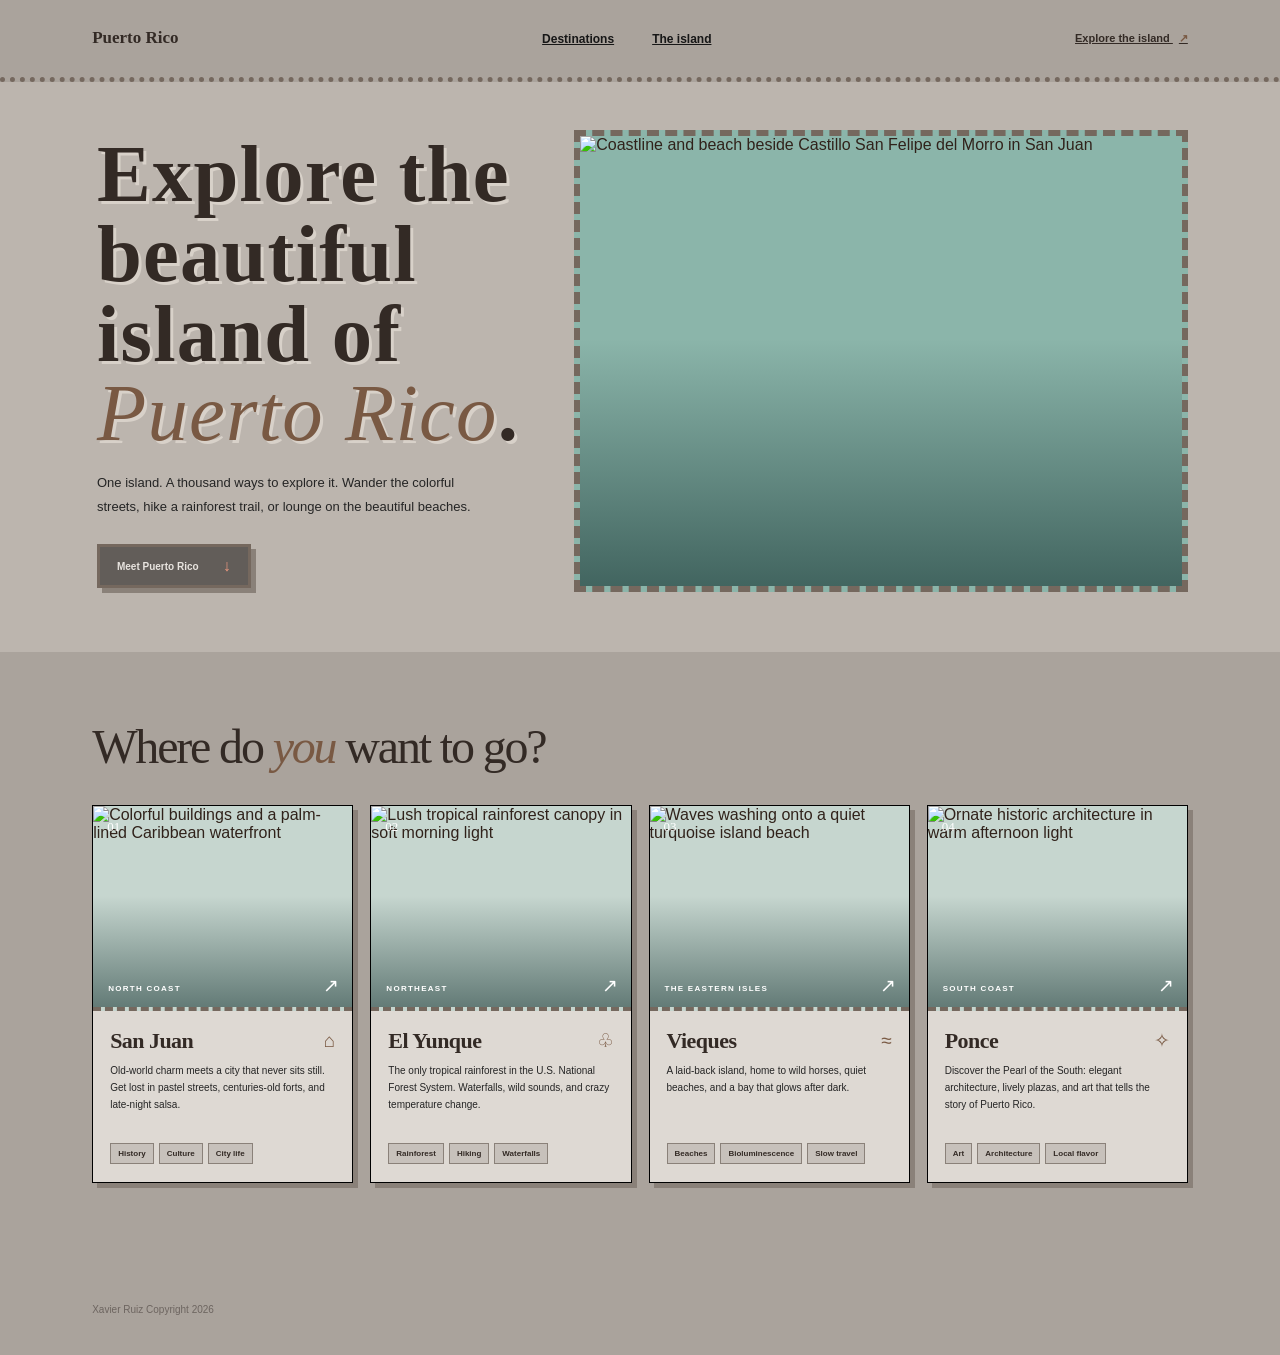
==== index.html @ f2c0a8e9 "peak website" ====
<!DOCTYPE html>
<html lang="en">
<head>
  <meta charset="UTF-8">
  <meta name="viewport" content="width=device-width, initial-scale=1.0">
  <meta name="theme-color" content="#f7f5ef">
  <meta name="description" content="Find your kind of island magic in Puerto Rico, from old-world San Juan to the wild beauty of El Yunque.">
  <title>Puerto Rican Destinations</title>
  <link rel="preconnect" href="https://fonts.googleapis.com">
  <link rel="preconnect" href="https://fonts.gstatic.com" crossorigin>
  <link href="https://fonts.googleapis.com/css2?family=DM+Sans:wght@400;500;600;700&family=Playfair+Display:wght@500;600;700&display=swap" rel="stylesheet">
  <link rel="stylesheet" href="style.css">
</head>
<body>
  <header class="site-header">
    <a class="brand" href="#home" aria-label="Puerto Rico home">
      <span>Puerto Rico</span>
    </a>
    <nav class="main-nav" aria-label="Main navigation">
      <a href="#destinations">Destinations</a>
      <a href="#destinations">The island</a>
    </nav>
    <a class="header-link" href="#destinations">Explore the island <span aria-hidden="true">↗</span></a>
  </header>

  <main id="home">
    <section class="hero" aria-labelledby="hero-title">
      <div class="hero-copy">
        <h1 id="hero-title">Explore the<br>beautiful island of<br><em>Puerto Rico</em>.</h1>
        <p class="hero-description">One island. A thousand ways to explore it. Wander the colorful streets, hike a rainforest trail, or lounge on the beautiful beaches.</p>
        <a class="button-link" href="#destinations">Meet Puerto Rico <span aria-hidden="true">↓</span></a>
      </div>
      <div class="hero-visual">
        <img src="https://www.royalcaribbean.com/media-assets/pmc/content/dam/shore-x/san-juan-sju/sj3g-pirate-treasure-hunt-family-tour/stock-san-felipe-del-morro-coastline-fort-beach-546571345.jpg?w=1024" alt="Coastline and beach beside Castillo San Felipe del Morro in San Juan">
        <div class="hero-image-shade"></div>
      </div>
    </section>

    <section class="destinations-section" id="destinations" aria-labelledby="destinations-title">
      <div class="section-heading">
        <div>
          <h2 id="destinations-title">Where do <em>you</em> want to go?</h2>
        </div>
    
      </div>

      <div class="destination-grid">
        <article class="destination-card">
          <a class="card-image-link" href="#about" aria-label="Discover San Juan">
            <img src="https://images.unsplash.com/photo-1533105079780-92b9be482077?auto=format&fit=crop&w=1000&q=85" alt="Colorful buildings and a palm-lined Caribbean waterfront" loading="lazy">
            <span class="card-number">01</span>
            <span class="image-arrow" aria-hidden="true">↗</span>
            <span class="image-location">NORTH COAST</span>
          </a>
          <div class="card-content">
            <div class="card-title-row"><h3>San Juan</h3><span class="card-icon" aria-hidden="true">⌂</span></div>
            <p>Old-world charm meets a city that never sits still. Get lost in pastel streets, centuries-old forts, and late-night salsa.</p>
            <div class="card-tags"><span>History</span><span>Culture</span><span>City life</span></div>
          </div>
        </article>

        <article class="destination-card">
          <a class="card-image-link" href="#about" aria-label="Discover El Yunque">
            <img src="https://images.unsplash.com/photo-1448375240586-882707db888b?auto=format&fit=crop&w=1000&q=85" alt="Lush tropical rainforest canopy in soft morning light" loading="lazy">
            <span class="card-number">02</span>
            <span class="image-arrow" aria-hidden="true">↗</span>
            <span class="image-location">NORTHEAST</span>
          </a>
          <div class="card-content">
            <div class="card-title-row"><h3>El Yunque</h3><span class="card-icon" aria-hidden="true">♧</span></div>
            <p>The only tropical rainforest in the U.S. National Forest System. Waterfalls, wild sounds, and crazy temperature change.</p>
            <div class="card-tags"><span>Rainforest</span><span>Hiking</span><span>Waterfalls</span></div>
          </div>
        </article>

        <article class="destination-card">
          <a class="card-image-link" href="#about" aria-label="Discover Vieques">
            <img src="https://images.unsplash.com/photo-1500375592092-40eb2168fd21?auto=format&fit=crop&w=1000&q=85" alt="Waves washing onto a quiet turquoise island beach" loading="lazy">
            <span class="card-number">03</span>
            <span class="image-arrow" aria-hidden="true">↗</span>
            <span class="image-location">THE EASTERN ISLES</span>
          </a>
          <div class="card-content">
            <div class="card-title-row"><h3>Vieques</h3><span class="card-icon" aria-hidden="true">≈</span></div>
            <p>A laid-back island, home to wild horses, quiet beaches, and a bay that glows after dark.</p>
            <div class="card-tags"><span>Beaches</span><span>Bioluminescence</span><span>Slow travel</span></div>
          </div>
        </article>

        <article class="destination-card">
          <a class="card-image-link" href="#about" aria-label="Discover Ponce">
            <img src="https://images.unsplash.com/photo-1518005020951-eccb494ad742?auto=format&fit=crop&w=1000&q=85" alt="Ornate historic architecture in warm afternoon light" loading="lazy">
            <span class="card-number">04</span>
            <span class="image-arrow" aria-hidden="true">↗</span>
            <span class="image-location">SOUTH COAST</span>
          </a>
          <div class="card-content">
            <div class="card-title-row"><h3>Ponce</h3><span class="card-icon" aria-hidden="true">✧</span></div>
            <p>Discover the Pearl of the South: elegant architecture, lively plazas, and art that tells the story of Puerto Rico.</p>
            <div class="card-tags"><span>Art</span><span>Architecture</span><span>Local flavor</span></div>
          </div>
        </article>
      </div>
    </section>

  </main>

  <footer class="site-footer">
    <p>Xavier Ruiz Copyright 2026</p>
  </footer>
</body>
</html>
---- style.css ----
:root {
  color-scheme: light;
  --ink: #183b39;
  --muted: #657572;
  --paper: #f7f5ef;
  --white: #fffefa;
  --coral: #e8785e;
  --teal: #346f69;
  --line: #dedfd7;
  --serif: "Playfair Display", Georgia, serif;
  --sans: "DM Sans", Arial, sans-serif;
}

* {
  box-sizing: border-box;
}

html {
  scroll-behavior: smooth;
}

body {
  margin: 0;
  background: var(--paper);
  color: var(--ink);
  font-family: var(--sans);
  -webkit-font-smoothing: antialiased;
}

a {
  color: inherit;
  text-decoration: none;
}

.site-header {
  min-height: 82px;
  padding: 0 7.2%;
  display: flex;
  align-items: center;
  justify-content: space-between;
  border-bottom: 1px solid rgba(24, 59, 57, 0.1);
}

.brand {
  display: inline-flex;
  align-items: center;
  gap: 10px;
  font-family: var(--serif);
  font-size: 17px;
  font-weight: 700;
  line-height: 1.1;
}

.brand-mark {
  width: 37px;
  height: 37px;
  display: grid;
  place-items: center;
  border: 1px solid var(--coral);
  border-radius: 50%;
  color: var(--coral);
  font-family: var(--sans);
  font-size: 11px;
  letter-spacing: 0.04em;
}

.brand-subtitle {
  display: block;
  margin-top: 4px;
  color: var(--muted);
  font-family: var(--sans);
  font-size: 8px;
  font-weight: 600;
  letter-spacing: 0.18em;
}

.main-nav {
  display: flex;
  gap: 38px;
  color: #506562;
  font-size: 12px;
  font-weight: 600;
}

.main-nav a,
.header-link,
.back-to-top {
  transition: color 180ms ease;
}

.main-nav a:hover,
.header-link:hover,
.back-to-top:hover {
  color: var(--coral);
}

.header-link {
  font-size: 11px;
  font-weight: 700;
}

.header-link span {
  margin-left: 6px;
  color: var(--coral);
}

.hero {
  position: relative;
  min-height: 570px;
  display: grid;
  grid-template-columns: 44% 56%;
  padding: 48px 7.2% 60px;
  overflow: hidden;
}

.hero-copy {
  position: relative;
  z-index: 1;
  align-self: center;
  padding: 0 8% 0 1%;
}

.eyebrow {
  display: flex;
  align-items: center;
  gap: 10px;
  margin: 0 0 19px;
  color: var(--teal);
  font-size: 9px;
  font-weight: 700;
  letter-spacing: 0.17em;
  text-transform: uppercase;
}

.eyebrow-line {
  width: 25px;
  height: 1px;
  background: var(--coral);
}

h1,
h2,
h3,
p {
  margin-top: 0;
}

.hero h1 {
  margin-bottom: 18px;
  font-family: var(--serif);
  font-size: clamp(55px, 6.3vw, 87px);
  font-weight: 500;
  letter-spacing: -0.065em;
  line-height: 0.99;
}

.hero h1 em,
h2 em,
.island-note em {
  color: var(--coral);
  font-weight: 500;
}

.hero-description {
  max-width: 390px;
  margin-bottom: 26px;
  color: #657572;
  font-size: 13px;
  line-height: 1.8;
}

.button-link {
  min-height: 44px;
  padding: 0 17px;
  display: inline-flex;
  align-items: center;
  gap: 24px;
  border-radius: 3px;
  background: var(--ink);
  color: var(--white);
  font-size: 10px;
  font-weight: 700;
  transition: background 180ms ease, transform 180ms ease;
}

.button-link:hover {
  transform: translateY(-2px);
  background: var(--teal);
}

.button-link span {
  color: #ed997f;
  font-size: 16px;
}

.hero-note {
  display: flex;
  align-items: center;
  gap: 8px;
  margin-top: 30px;
  color: #78847d;
  font-family: var(--serif);
  font-size: 12px;
  font-style: italic;
}

.sun-icon {
  color: var(--coral);
  font-size: 17px;
  font-style: normal;
}

.hero-visual {
  position: relative;
  min-height: 450px;
  overflow: hidden;
  border-radius: 47% 47% 4px 4px / 35% 35% 4px 4px;
  background: #8bb5aa;
}

.hero-visual > img {
  width: 100%;
  height: 100%;
  position: absolute;
  inset: 0;
  object-fit: cover;
  object-position: center 55%;
  transition: transform 700ms ease;
}

.hero-visual:hover > img {
  transform: scale(1.035);
}

.hero-image-shade {
  position: absolute;
  inset: 45% 0 0;
  background: linear-gradient(transparent, rgba(13, 43, 42, 0.58));
}

.image-caption {
  position: absolute;
  left: 31px;
  bottom: 29px;
  display: flex;
  align-items: center;
  gap: 11px;
  color: white;
}

.caption-pin {
  width: 31px;
  height: 31px;
  display: grid;
  place-items: center;
  border: 1px solid rgba(255, 255, 255, 0.65);
  border-radius: 50%;
  font-size: 13px;
}

.image-caption strong,
.image-caption small {
  display: block;
}

.image-caption strong {
  font-family: var(--serif);
  font-size: 15px;
}

.image-caption small {
  margin-top: 3px;
  color: rgba(255, 255, 255, 0.78);
  font-size: 9px;
}

.hero-coordinate {
  position: absolute;
  top: 50%;
  right: 16px;
  color: white;
  font-size: 8px;
  letter-spacing: 0.16em;
  writing-mode: vertical-rl;
}

.hero-side-label {
  position: absolute;
  right: 2.3%;
  bottom: 68px;
  color: #85908a;
  font-size: 8px;
  font-weight: 700;
  letter-spacing: 0.19em;
  writing-mode: vertical-rl;
}

.destinations-section {
  padding: 68px 7.2% 82px;
  background: var(--white);
}

.section-heading {
  margin-bottom: 31px;
  display: flex;
  align-items: end;
  justify-content: space-between;
  gap: 30px;
}

.section-heading .eyebrow {
  margin-bottom: 12px;
}

h2 {
  margin-bottom: 0;
  font-family: var(--serif);
  font-size: clamp(34px, 4vw, 48px);
  font-weight: 500;
  letter-spacing: -0.045em;
  line-height: 1.12;
}

.section-intro {
  max-width: 315px;
  margin-bottom: 4px;
  color: var(--muted);
  font-size: 11px;
  line-height: 1.8;
}

.destination-grid {
  display: grid;
  grid-template-columns: repeat(4, minmax(0, 1fr));
  gap: 17px;
}

.destination-card {
  min-width: 0;
  overflow: hidden;
  border: 1px solid #e8e8e1;
  border-radius: 4px;
  background: var(--white);
  transition: box-shadow 220ms ease, transform 220ms ease;
}

.destination-card:hover {
  transform: translateY(-5px);
  box-shadow: 0 15px 35px rgba(24, 59, 57, 0.1);
}

.card-image-link {
  position: relative;
  height: 205px;
  display: block;
  overflow: hidden;
  background: #c6d6cf;
}

.card-image-link::after {
  position: absolute;
  inset: 45% 0 0;
  background: linear-gradient(transparent, rgba(18, 48, 46, 0.55));
  content: "";
}

.card-image-link img {
  width: 100%;
  height: 100%;
  object-fit: cover;
  transition: transform 500ms ease;
}

.destination-card:hover .card-image-link img {
  transform: scale(1.06);
}

.destination-card:nth-child(1) .card-image-link img {
  object-position: 45% center;
}

.destination-card:nth-child(2) .card-image-link img {
  object-position: center;
}

.destination-card:nth-child(3) .card-image-link img {
  object-position: center;
}

.destination-card:nth-child(4) .card-image-link img {
  object-position: center;
}

.card-number,
.image-location,
.image-arrow {
  position: absolute;
  z-index: 1;
  color: white;
}

.card-number {
  top: 13px;
  left: 14px;
  font-family: var(--serif);
  font-size: 13px;
}

.image-location {
  left: 15px;
  bottom: 14px;
  font-size: 8px;
  font-weight: 700;
  letter-spacing: 0.16em;
}

.image-arrow {
  right: 13px;
  bottom: 10px;
  font-size: 19px;
  transition: transform 180ms ease;
}

.destination-card:hover .image-arrow {
  transform: translate(2px, -2px);
}

.card-content {
  padding: 17px 17px 18px;
}

.card-title-row {
  display: flex;
  align-items: center;
  justify-content: space-between;
  margin-bottom: 8px;
}

.card-title-row h3 {
  margin: 0;
  font-family: var(--serif);
  font-size: 22px;
  font-weight: 600;
  letter-spacing: -0.025em;
}

.card-icon {
  color: var(--coral);
  font-size: 19px;
}

.card-content p {
  min-height: 66px;
  margin-bottom: 15px;
  color: #667571;
  font-size: 10px;
  line-height: 1.7;
}

.card-tags {
  display: flex;
  flex-wrap: wrap;
  gap: 5px;
}

.card-tags span {
  padding: 5px 7px;
  border-radius: 2px;
  background: #f1f3ee;
  color: #5b6f69;
  font-size: 8px;
  font-weight: 600;
}

.island-note {
  min-height: 145px;
  padding: 25px 7.2%;
  display: flex;
  align-items: center;
  justify-content: center;
  gap: 16px;
  background: #e9efea;
  text-align: center;
}

.note-star {
  color: var(--coral);
  font-size: 24px;
}

.island-note p {
  margin: 0;
  font-family: var(--serif);
  font-size: 27px;
  letter-spacing: -0.03em;
}

.note-detail {
  margin-left: 18px;
  color: var(--muted);
  font-size: 10px;
}

.site-footer {
  min-height: 90px;
  padding: 18px 7.2%;
  display: flex;
  align-items: center;
  justify-content: space-between;
}

.footer-brand {
  font-size: 14px;
}

.footer-brand .brand-mark {
  width: 33px;
  height: 33px;
}

.site-footer > p,
.back-to-top {
  margin: 0;
  color: var(--muted);
  font-size: 10px;
}

.back-to-top {
  color: var(--ink);
  font-weight: 700;
}

@media (max-width: 1050px) {
  .site-header,
  .hero,
  .destinations-section,
  .site-footer {
    padding-right: 5%;
    padding-left: 5%;
  }

  .hero {
    grid-template-columns: 46% 54%;
  }

  .hero-visual {
    min-height: 410px;
  }

  .destination-grid {
    grid-template-columns: repeat(2, minmax(0, 1fr));
    gap: 20px;
  }

  .card-image-link {
    height: 235px;
  }
}

@media (max-width: 680px) {
  .site-header {
    min-height: 70px;
    padding: 0 20px;
  }

  .main-nav {
    display: none;
  }

  .header-link {
    font-size: 10px;
  }

  .hero {
    min-height: auto;
    padding: 48px 20px 46px;
    grid-template-columns: 1fr;
    gap: 32px;
  }

  .hero-copy {
    padding: 0;
  }

  .hero h1 {
    font-size: clamp(58px, 15vw, 78px);
  }

  .hero-description {
    max-width: 460px;
  }

  .hero-note {
    margin-top: 20px;
  }

  .hero-visual {
    min-height: 340px;
    border-radius: 44% 44% 4px 4px / 23% 23% 4px 4px;
  }

  .hero-side-label {
    display: none;
  }

  .destinations-section {
    padding: 52px 20px 58px;
  }

  .section-heading {
    display: block;
    margin-bottom: 25px;
  }

  .section-intro {
    max-width: 450px;
    margin-top: 14px;
  }

  .destination-grid {
    grid-template-columns: 1fr;
    gap: 15px;
  }

  .card-image-link {
    height: 230px;
  }

  .card-content p {
    min-height: 0;
  }

  .island-note {
    min-height: 150px;
    padding: 30px 20px;
    flex-wrap: wrap;
    gap: 9px;
  }

  .island-note p {
    font-size: 24px;
  }

  .note-detail {
    width: 100%;
    margin: 0;
  }

  .site-footer {
    padding: 20px;
  }

  .site-footer > p {
    display: none;
  }
}

@media (prefers-reduced-motion: reduce) {
  *,
  *::before,
  *::after {
    scroll-behavior: auto !important;
    transition-duration: 0.01ms !important;
  }
}

:root {
  --ink: #332a25;
  --muted: #6d6560;
  --paper: #c7c1bb;
  --white: #e8e4df;
  --coral: #795943;
  --teal: #625d59;
  --line: #8a8179;
  --serif: "Comic Sans MS", cursive;
  --sans: "Comic Sans MS", Arial, sans-serif;
}

body {
  background: var(--paper);
  font-family: var(--sans);
}

.site-header {
  border-bottom: 5px dotted #75685e;
  background: #aaa39c;
}

.brand-mark {
  border: 3px dashed #75685e;
  border-radius: 0;
  color: #604a38;
}

.main-nav {
  color: #171717;
}

.main-nav a,
.header-link,
.back-to-top {
  text-decoration: underline;
}

.hero {
  background: #bcb5ae;
}

.hero h1 {
  font-family: "Comic Sans MS", cursive;
  font-weight: 900;
  letter-spacing: 0.015em;
  text-shadow: 3px 3px #d8d1c9;
}

.hero-description,
.card-content p,
.section-intro {
  color: #252525;
}

.button-link {
  border: 3px solid #75685e;
  border-radius: 0;
  background: #625d59;
  box-shadow: 5px 5px #8a8179;
}

.hero-visual {
  border: 6px dashed #75685e;
  border-radius: 0;
}

.hero-visual > img,
.card-image-link img {
  filter: saturate(1.45) contrast(1.08);
}

.destinations-section {
  background: #aaa39c;
}

.destination-card {
  border: 1px solid #000;
  border-radius: 0;
  background: #ded9d3;
  box-shadow: 5px 5px #8a8179;
}

.destination-card:hover {
  transform: none;
  box-shadow: 5px 5px #8a8179;
}

.card-image-link {
  border-bottom: 4px dashed #75685e;
}

.card-tags span {
  border: 1px solid #8a8179;
  border-radius: 0;
  background: #c7c1bb;
  color: #332a25;
}

.island-note {
  border-top: 5px dotted #75685e;
  border-bottom: 5px dotted #8a8179;
  background: #93877c;
}

.site-footer {
  background: #aaa39c;
}
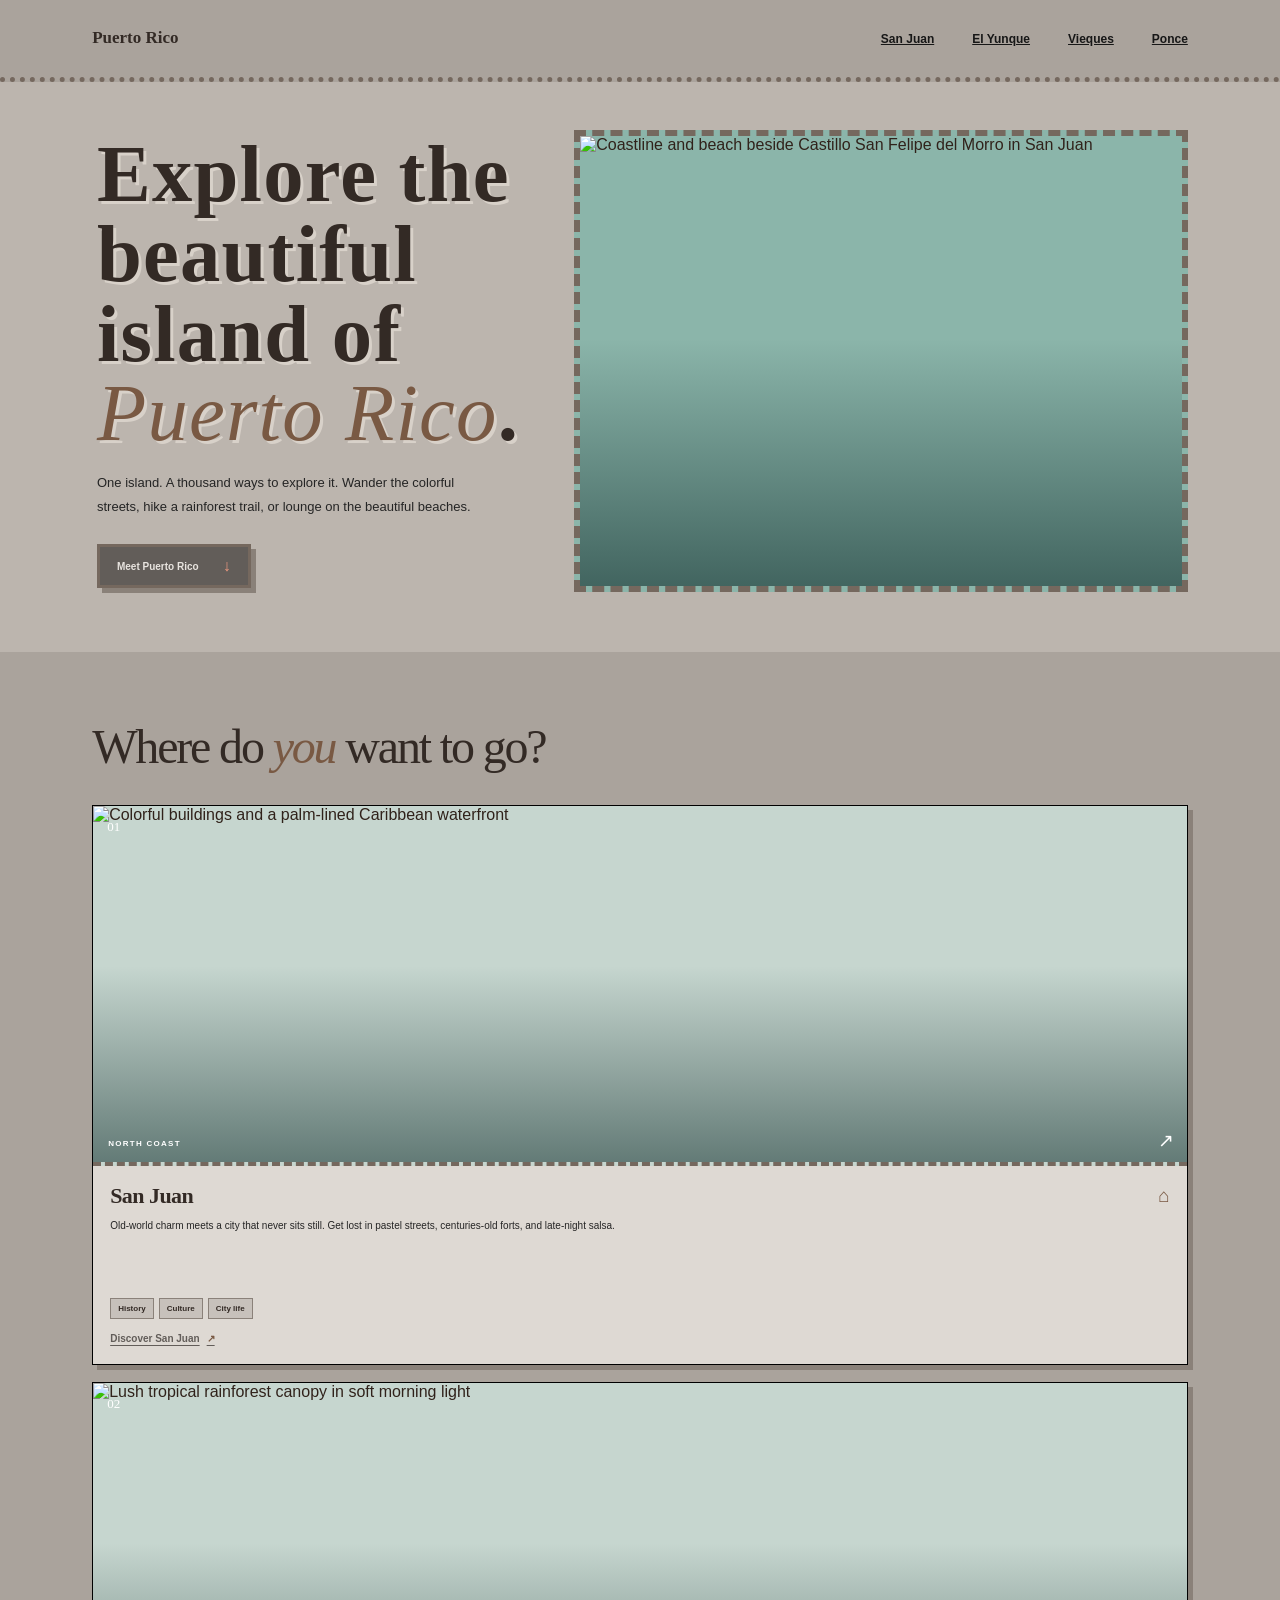
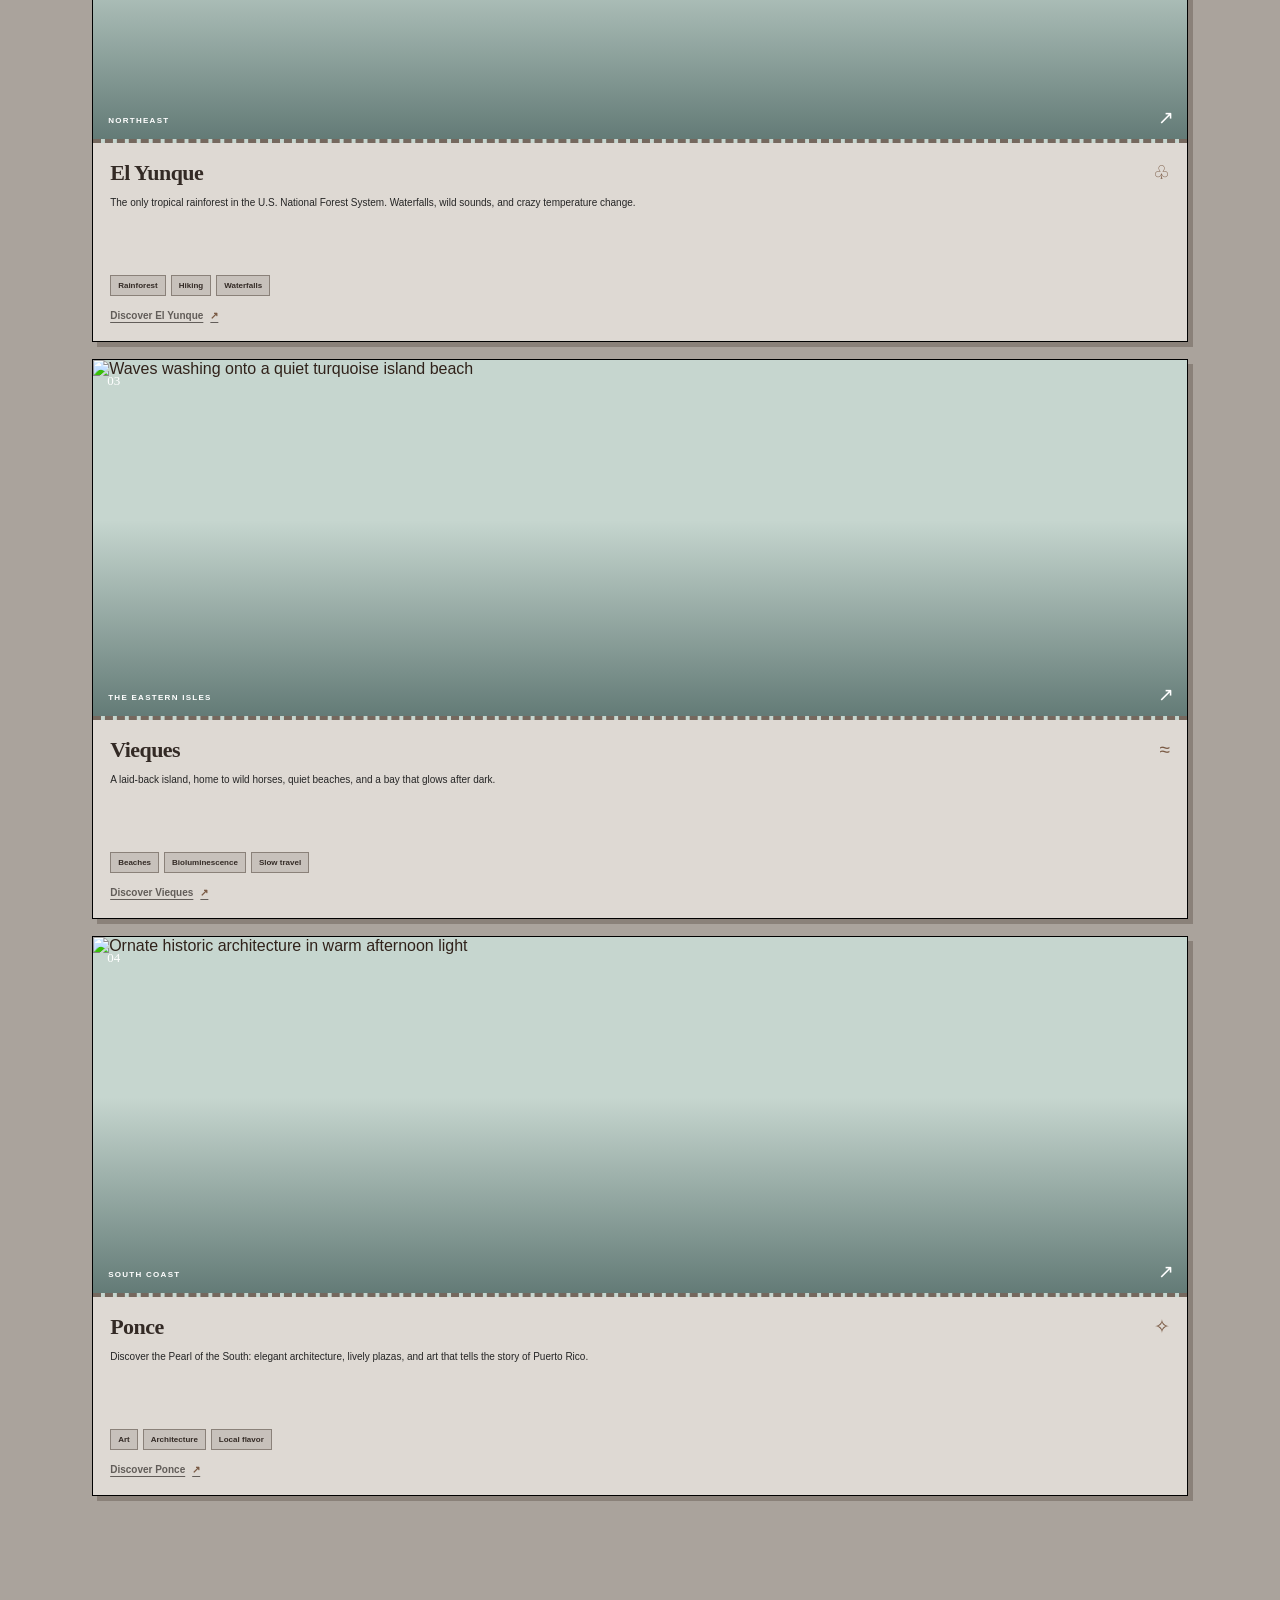
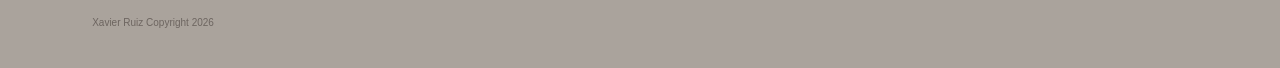
==== commit 6850c23e: "peak website" ====
--- a/index.html
+++ b/index.html
@@ -17,10 +17,11 @@
       <span>Puerto Rico</span>
     </a>
     <nav class="main-nav" aria-label="Main navigation">
-      <a href="#destinations">Destinations</a>
-      <a href="#destinations">The island</a>
+      <a href="#san-juan">San Juan</a>
+      <a href="#el-yunque">El Yunque</a>
+      <a href="#vieques">Vieques</a>
+      <a href="#ponce">Ponce</a>
     </nav>
-    <a class="header-link" href="#destinations">Explore the island <span aria-hidden="true">↗</span></a>
   </header>
 
   <main id="home">
@@ -45,8 +46,8 @@
       </div>
 
       <div class="destination-grid">
-        <article class="destination-card">
-          <a class="card-image-link" href="#about" aria-label="Discover San Juan">
+        <article class="destination-card" id="san-juan">
+          <a class="card-image-link" href="san-juan.html" aria-label="Discover San Juan">
             <img src="https://images.unsplash.com/photo-1533105079780-92b9be482077?auto=format&fit=crop&w=1000&q=85" alt="Colorful buildings and a palm-lined Caribbean waterfront" loading="lazy">
             <span class="card-number">01</span>
             <span class="image-arrow" aria-hidden="true">↗</span>
@@ -56,11 +57,12 @@
             <div class="card-title-row"><h3>San Juan</h3><span class="card-icon" aria-hidden="true">⌂</span></div>
             <p>Old-world charm meets a city that never sits still. Get lost in pastel streets, centuries-old forts, and late-night salsa.</p>
             <div class="card-tags"><span>History</span><span>Culture</span><span>City life</span></div>
+            <a class="destination-link" href="san-juan.html">Discover San Juan <span aria-hidden="true">↗</span></a>
           </div>
         </article>
 
-        <article class="destination-card">
-          <a class="card-image-link" href="#about" aria-label="Discover El Yunque">
+        <article class="destination-card" id="el-yunque">
+          <a class="card-image-link" href="el-yunque.html" aria-label="Discover El Yunque">
             <img src="https://images.unsplash.com/photo-1448375240586-882707db888b?auto=format&fit=crop&w=1000&q=85" alt="Lush tropical rainforest canopy in soft morning light" loading="lazy">
             <span class="card-number">02</span>
             <span class="image-arrow" aria-hidden="true">↗</span>
@@ -70,11 +72,12 @@
             <div class="card-title-row"><h3>El Yunque</h3><span class="card-icon" aria-hidden="true">♧</span></div>
             <p>The only tropical rainforest in the U.S. National Forest System. Waterfalls, wild sounds, and crazy temperature change.</p>
             <div class="card-tags"><span>Rainforest</span><span>Hiking</span><span>Waterfalls</span></div>
+            <a class="destination-link" href="el-yunque.html">Discover El Yunque <span aria-hidden="true">↗</span></a>
           </div>
         </article>
 
-        <article class="destination-card">
-          <a class="card-image-link" href="#about" aria-label="Discover Vieques">
+        <article class="destination-card" id="vieques">
+          <a class="card-image-link" href="vieques.html" aria-label="Discover Vieques">
             <img src="https://images.unsplash.com/photo-1500375592092-40eb2168fd21?auto=format&fit=crop&w=1000&q=85" alt="Waves washing onto a quiet turquoise island beach" loading="lazy">
             <span class="card-number">03</span>
             <span class="image-arrow" aria-hidden="true">↗</span>
@@ -84,11 +87,12 @@
             <div class="card-title-row"><h3>Vieques</h3><span class="card-icon" aria-hidden="true">≈</span></div>
             <p>A laid-back island, home to wild horses, quiet beaches, and a bay that glows after dark.</p>
             <div class="card-tags"><span>Beaches</span><span>Bioluminescence</span><span>Slow travel</span></div>
+            <a class="destination-link" href="vieques.html">Discover Vieques <span aria-hidden="true">↗</span></a>
           </div>
         </article>
 
-        <article class="destination-card">
-          <a class="card-image-link" href="#about" aria-label="Discover Ponce">
+        <article class="destination-card" id="ponce">
+          <a class="card-image-link" href="ponce.html" aria-label="Discover Ponce">
             <img src="https://images.unsplash.com/photo-1518005020951-eccb494ad742?auto=format&fit=crop&w=1000&q=85" alt="Ornate historic architecture in warm afternoon light" loading="lazy">
             <span class="card-number">04</span>
             <span class="image-arrow" aria-hidden="true">↗</span>
@@ -98,6 +102,7 @@
             <div class="card-title-row"><h3>Ponce</h3><span class="card-icon" aria-hidden="true">✧</span></div>
             <p>Discover the Pearl of the South: elegant architecture, lively plazas, and art that tells the story of Puerto Rico.</p>
             <div class="card-tags"><span>Art</span><span>Architecture</span><span>Local flavor</span></div>
+            <a class="destination-link" href="ponce.html">Discover Ponce <span aria-hidden="true">↗</span></a>
           </div>
         </article>
       </div>
--- a/style.css
+++ b/style.css
@@ -331,7 +331,7 @@
 
 .destination-grid {
   display: grid;
-  grid-template-columns: repeat(4, minmax(0, 1fr));
+  grid-template-columns: 1fr;
   gap: 17px;
 }
 
@@ -351,7 +351,7 @@
 
 .card-image-link {
   position: relative;
-  height: 205px;
+  height: 360px;
   display: block;
   overflow: hidden;
   background: #c6d6cf;
@@ -547,24 +547,25 @@
     min-height: 410px;
   }
 
-  .destination-grid {
-    grid-template-columns: repeat(2, minmax(0, 1fr));
-    gap: 20px;
-  }
-
   .card-image-link {
-    height: 235px;
+    height: 340px;
   }
 }
 
 @media (max-width: 680px) {
   .site-header {
     min-height: 70px;
-    padding: 0 20px;
+    padding: 12px 20px;
+    flex-wrap: wrap;
+    row-gap: 12px;
   }
 
   .main-nav {
-    display: none;
+    order: 3;
+    width: 100%;
+    justify-content: space-between;
+    gap: 10px;
+    font-size: 10px;
   }
 
   .header-link {
@@ -623,7 +624,7 @@
   }
 
   .card-image-link {
-    height: 230px;
+    height: 320px;
   }
 
   .card-content p {
@@ -771,4 +772,130 @@
 
 .site-footer {
   background: #aaa39c;
+}
+
+.destination-link {
+  display: inline-flex;
+  align-items: center;
+  gap: 7px;
+  margin-top: 14px;
+  color: var(--teal);
+  font-size: 10px;
+  font-weight: 700;
+  text-decoration: underline;
+  text-underline-offset: 3px;
+}
+
+.destination-link span {
+  color: var(--coral);
+}
+
+.destination-detail {
+  padding: 42px 7.2% 64px;
+}
+
+.detail-back-link {
+  display: inline-block;
+  margin-bottom: 28px;
+  color: var(--teal);
+  font-size: 11px;
+  font-weight: 700;
+  text-decoration: underline;
+  text-underline-offset: 3px;
+}
+
+.detail-hero {
+  display: grid;
+  grid-template-columns: 0.85fr 1.15fr;
+  align-items: center;
+  gap: 6%;
+}
+
+.detail-copy .eyebrow {
+  margin-bottom: 12px;
+}
+
+.detail-copy h1 {
+  margin-bottom: 16px;
+  font-family: var(--serif);
+  font-size: clamp(48px, 7vw, 82px);
+  font-weight: 500;
+  letter-spacing: -0.055em;
+  line-height: 1;
+}
+
+.detail-lead {
+  max-width: 440px;
+  margin-bottom: 24px;
+  color: var(--muted);
+  font-size: 14px;
+  line-height: 1.8;
+}
+
+.detail-image {
+  width: 100%;
+  height: 440px;
+  display: block;
+  border: 6px dashed #75685e;
+  object-fit: cover;
+  filter: saturate(1.45) contrast(1.08);
+}
+
+.detail-highlights {
+  margin-top: 58px;
+}
+
+.detail-highlights h2 {
+  margin-bottom: 22px;
+  font-size: clamp(30px, 4vw, 42px);
+}
+
+.detail-grid {
+  display: grid;
+  grid-template-columns: repeat(3, minmax(0, 1fr));
+  gap: 17px;
+}
+
+.detail-card {
+  padding: 22px;
+  border: 1px solid #000;
+  background: #ded9d3;
+  box-shadow: 5px 5px #8a8179;
+}
+
+.detail-card h3 {
+  margin-bottom: 10px;
+  font-family: var(--serif);
+  font-size: 20px;
+}
+
+.detail-card p {
+  margin: 0;
+  color: #252525;
+  font-size: 12px;
+  line-height: 1.8;
+}
+
+@media (max-width: 680px) {
+  .destination-detail {
+    padding: 32px 20px 48px;
+  }
+
+  .detail-hero {
+    grid-template-columns: 1fr;
+    gap: 28px;
+  }
+
+  .detail-image {
+    height: 320px;
+  }
+
+  .detail-highlights {
+    margin-top: 42px;
+  }
+
+  .detail-grid {
+    grid-template-columns: 1fr;
+    gap: 14px;
+  }
 }
